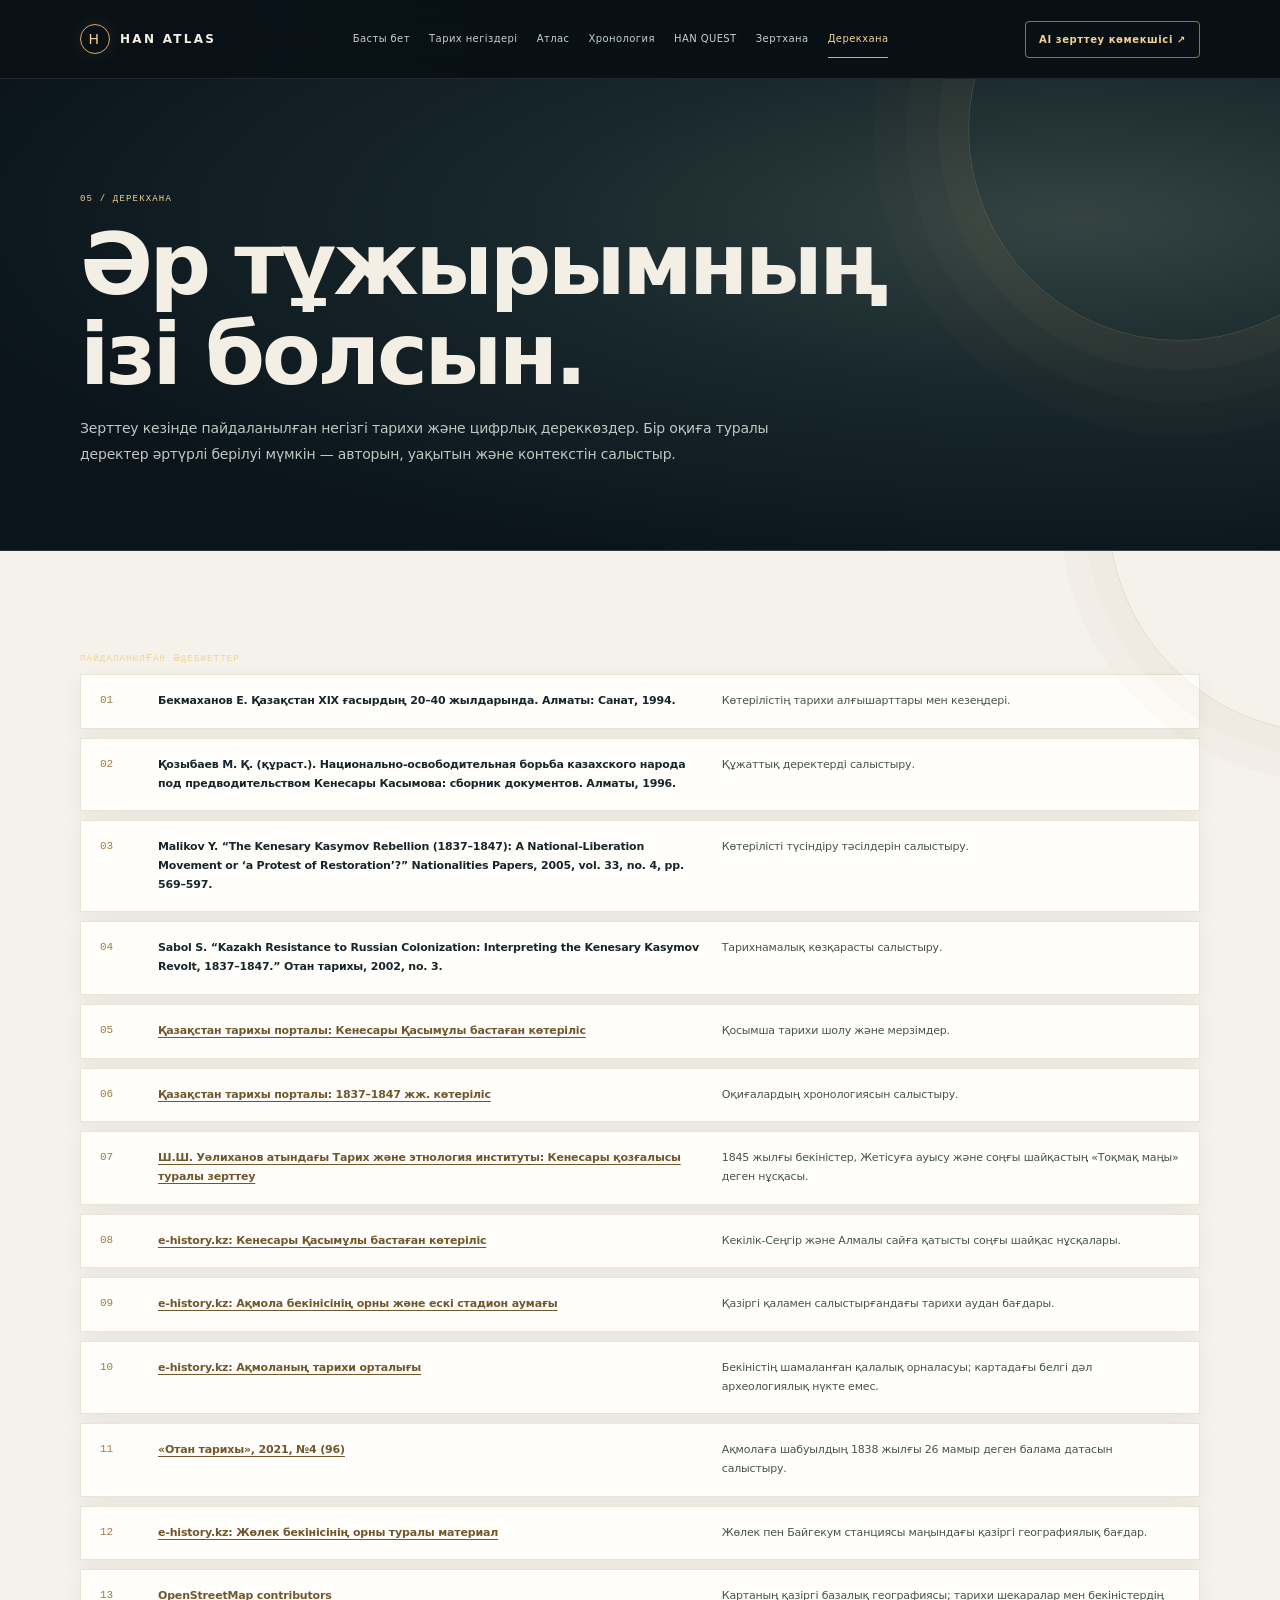
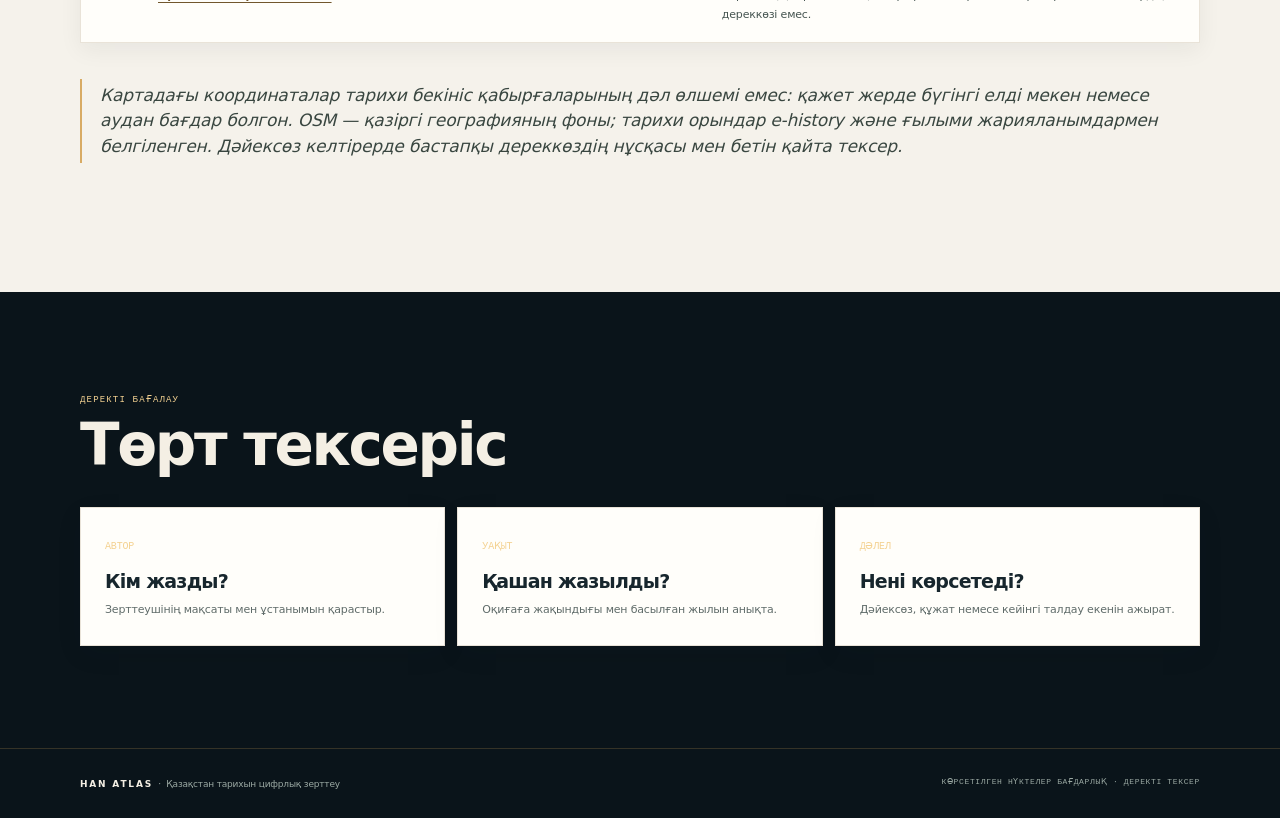
==== sources.html @ ff4903df "Add files via upload" ====
<!doctype html><html lang="kk"><head><meta charset="utf-8"><meta name="viewport" content="width=device-width,initial-scale=1"><meta name="theme-color" content="#101b25"><title>Дерекхана — HAN ATLAS</title><link rel="stylesheet" href="assets/styles.css"></head><body><header class="nav"><div class="wrap navin"><a class="brand" href="index.html"><span class="brandmark">H</span> HAN ATLAS</a><nav class="navlinks" data-nav></nav><a class="nav-ai" href="ai-guide.html">AI зерттеу көмекшісі ↗</a><button class="menu" aria-label="Мәзірді ашу" aria-expanded="false">☰</button></div></header><main><section class="pagehero"><div class="wrap"><div class="eyebrow">05 / ДЕРЕКХАНА</div><h1>Әр тұжырымның ізі болсын.</h1><p>Зерттеу кезінде пайдаланылған негізгі тарихи және цифрлық дереккөздер. Бір оқиға туралы деректер әртүрлі берілуі мүмкін — авторын, уақытын және контекстін салыстыр.</p></div></section><section class="section paper"><div class="wrap"><div class="eyebrow">ПАЙДАЛАНЫЛҒАН ӘДЕБИЕТТЕР</div><table class="table"><thead><tr><th>№</th><th>Дереккөз</th><th>Зерттеудегі қолданысы</th></tr></thead><tbody><tr><td>01</td><td>Бекмаханов Е. Қазақстан XIX ғасырдың 20–40 жылдарында. Алматы: Санат, 1994.</td><td>Көтерілістің тарихи алғышарттары мен кезеңдері.</td></tr><tr><td>02</td><td>Қозыбаев М. Қ. (құраст.). Национально-освободительная борьба казахского народа под предводительством Кенесары Касымова: сборник документов. Алматы, 1996.</td><td>Құжаттық деректерді салыстыру.</td></tr><tr><td>03</td><td>Malikov Y. “The Kenesary Kasymov Rebellion (1837–1847): A National-Liberation Movement or ‘a Protest of Restoration’?” Nationalities Papers, 2005, vol. 33, no. 4, pp. 569–597.</td><td>Көтерілісті түсіндіру тәсілдерін салыстыру.</td></tr><tr><td>04</td><td>Sabol S. “Kazakh Resistance to Russian Colonization: Interpreting the Kenesary Kasymov Revolt, 1837–1847.” Отан тарихы, 2002, no. 3.</td><td>Тарихнамалық көзқарасты салыстыру.</td></tr><tr><td>05</td><td><a href="https://e-history.kz/media/scorm/282/362/text/text.htm" target="_blank" rel="noreferrer">Қазақстан тарихы порталы: Кенесары Қасымұлы бастаған көтеріліс</a></td><td>Қосымша тарихи шолу және мерзімдер.</td></tr><tr><td>06</td><td><a href="https://e-history.kz/media/scorm/243/192/text/text.htm" target="_blank" rel="noreferrer">Қазақстан тарихы порталы: 1837–1847 жж. көтеріліс</a></td><td>Оқиғалардың хронологиясын салыстыру.</td></tr><tr><td>07</td><td><a href="https://iie.kz/?p=25136" target="_blank" rel="noreferrer">Ш.Ш. Уәлиханов атындағы Тарих және этнология институты: Кенесары қозғалысы туралы зерттеу</a></td><td>1845 жылғы бекіністер, Жетісуға ауысу және соңғы шайқастың «Тоқмақ маңы» деген нұсқасы.</td></tr><tr><td>08</td><td><a href="https://e-history.kz/kz/history-of-kazakhstan/show/8726" target="_blank" rel="noreferrer">e-history.kz: Кенесары Қасымұлы бастаған көтеріліс</a></td><td>Кекілік-Сеңгір және Алмалы сайға қатысты соңғы шайқас нұсқалары.</td></tr><tr><td>09</td><td><a href="https://e-history.kz/kz/news/show/50001139" target="_blank" rel="noreferrer">e-history.kz: Ақмола бекінісінің орны және ескі стадион аумағы</a></td><td>Қазіргі қаламен салыстырғандағы тарихи аудан бағдары.</td></tr><tr><td>10</td><td><a href="https://e-history.kz/kz/amp/news/show/339897" target="_blank" rel="noreferrer">e-history.kz: Ақмоланың тарихи орталығы</a></td><td>Бекіністің шамаланған қалалық орналасуы; картадағы белгі дәл археологиялық нүкте емес.</td></tr><tr><td>11</td><td><a href="https://otan.history.iie.kz/main/issue/download/33/33" target="_blank" rel="noreferrer">«Отан тарихы», 2021, №4 (96)</a></td><td>Ақмолаға шабуылдың 1838 жылғы 26 мамыр деген балама датасын салыстыру.</td></tr><tr><td>12</td><td><a href="https://e-history.kz/en/news/show/28690" target="_blank" rel="noreferrer">e-history.kz: Жөлек бекінісінің орны туралы материал</a></td><td>Жөлек пен Байгекум станциясы маңындағы қазіргі географиялық бағдар.</td></tr><tr><td>13</td><td><a href="https://www.openstreetmap.org/copyright" target="_blank" rel="noreferrer">OpenStreetMap contributors</a></td><td>Картаның қазіргі базалық географиясы; тарихи шекаралар мен бекіністердің дереккөзі емес.</td></tr></tbody></table><div class="callout">Картадағы координаталар тарихи бекініс қабырғаларының дәл өлшемі емес: қажет жерде бүгінгі елді мекен немесе аудан бағдар болгон. OSM — қазіргі географияның фоны; тарихи орындар e-history және ғылыми жарияланымдармен белгіленген. Дәйексөз келтірерде бастапқы дереккөздің нұсқасы мен бетін қайта тексер.</div></div></section><section class="section"><div class="wrap"><div class="eyebrow">ДЕРЕКТІ БАҒАЛАУ</div><h2>Төрт тексеріс</h2><div class="steps"><article><b>АВТОР</b><h3>Кім жазды?</h3><p>Зерттеушінің мақсаты мен ұстанымын қарастыр.</p></article><article><b>УАҚЫТ</b><h3>Қашан жазылды?</h3><p>Оқиғаға жақындығы мен басылған жылын анықта.</p></article><article><b>ДӘЛЕЛ</b><h3>Нені көрсетеді?</h3><p>Дәйексөз, құжат немесе кейінгі талдау екенін ажырат.</p></article></div></div></section></main><footer class="footer" data-footer></footer><div class="toast"></div><script src="assets/site.js"></script></body></html>
---- assets/styles.css ----
@import url('https://fonts.googleapis.com/css2?family=DM+Mono:wght@400;500&family=Manrope:wght@400;500;600;700;800&family=Playfair+Display:wght@600;700&display=swap');
:root{--ink:#101b25;--ink2:#162631;--paper:#f4f0e7;--paper2:#e9e3d6;--gold:#d6a957;--gold2:#f2ca78;--sage:#8caa9b;--muted:#aebbb7;--line:rgba(244,240,231,.16);--serif:'Playfair Display',Georgia,serif;--sans:'Manrope',Arial,sans-serif;--mono:'DM Mono',monospace}*{box-sizing:border-box}html{scroll-behavior:smooth}body{margin:0;background:var(--ink);color:var(--paper);font:15px/1.7 var(--sans)}a{color:inherit;text-decoration:none}button,input,textarea{font:inherit}button:focus-visible,a:focus-visible,input:focus-visible,textarea:focus-visible{outline:2px solid var(--gold2);outline-offset:4px}.wrap{width:min(1120px,calc(100% - 42px));margin:auto}.eyebrow{color:var(--gold2);font:10px var(--mono);text-transform:uppercase;letter-spacing:.18em}.muted{color:#b6c2bc}.nav{position:sticky;top:0;z-index:10;background:rgba(16,27,37,.94);backdrop-filter:blur(12px);border-bottom:1px solid var(--line)}.navin{height:72px;display:flex;align-items:center;justify-content:space-between;gap:24px}.brand{display:flex;align-items:center;gap:10px;font-weight:800;letter-spacing:.13em;font-size:12px;white-space:nowrap}.brandmark{width:30px;height:30px;border:1px solid var(--gold);border-radius:50%;display:grid;place-items:center;color:var(--gold2);font:14px var(--serif)}.navlinks{display:flex;gap:23px;align-items:center;font-size:10px;color:#c7d1cc}.navlinks a{padding:10px 0;border-bottom:1px solid transparent}.navlinks a:hover,.navlinks a.active{color:var(--gold2);border-color:var(--gold)}.nav-ai{border:1px solid rgba(214,169,87,.65);padding:9px 13px;color:var(--gold2);font-size:10px;white-space:nowrap}.nav-ai:hover{background:var(--gold);color:var(--ink)}.menu{display:none;border:0;background:none;color:var(--paper);font-size:22px}.hero{min-height:570px;position:relative;overflow:hidden;display:flex;align-items:center;background:radial-gradient(ellipse at 78% 40%,#293f42 0,#192b33 35%,var(--ink) 75%)}.hero:before{content:"";position:absolute;inset:0;background-image:linear-gradient(rgba(255,255,255,.026) 1px,transparent 1px),linear-gradient(90deg,rgba(255,255,255,.026) 1px,transparent 1px);background-size:56px 56px;mask-image:linear-gradient(to right,transparent,#000 50%)}.hero-grid{position:relative;display:grid;grid-template-columns:1fr .88fr;gap:44px;align-items:center;padding:75px 0}.hero h1{font:600 clamp(54px,8vw,94px)/.99 var(--serif);letter-spacing:-.05em;margin:19px 0 21px}.hero h1 em{color:var(--gold2);font-weight:600}.hero p{max-width:540px;color:#c3ceca;font-size:15px}.hero-art{position:relative}.hero-art svg{width:100%;filter:drop-shadow(0 18px 45px #0003)}.hero-art .land{fill:#263d3d;stroke:var(--gold);stroke-width:1.6}.hero-art .route{fill:none;stroke:var(--gold2);stroke-width:2;stroke-dasharray:5 7}.hero-art .pin{fill:var(--gold2);stroke:#101b25;stroke-width:3}.hero-art text{fill:#f4f0e7;font:9px var(--mono);letter-spacing:.08em}.buttons{display:flex;align-items:center;gap:12px;flex-wrap:wrap;margin-top:29px}.btn{display:inline-flex;align-items:center;gap:9px;background:var(--gold);color:var(--ink);padding:13px 17px;border:0;font-size:10px;font-weight:800;letter-spacing:.1em;text-transform:uppercase;cursor:pointer}.btn:hover{background:var(--gold2)}.btn.ghost{border:1px solid #71807c;background:transparent;color:var(--paper)}.btn.ghost:hover{border-color:var(--gold);color:var(--gold2)}.pagehero{padding:90px 0 72px;background:radial-gradient(ellipse at 82% 20%,#263b3d 0,#142630 48%,#101b25 80%);border-bottom:1px solid var(--line)}.pagehero h1{font:600 clamp(42px,6.5vw,74px)/1.05 var(--serif);letter-spacing:-.04em;margin:15px 0}.pagehero p{color:#bdc8c2;max-width:690px;margin:0;font-size:14px}.pagehero .meta{margin-top:23px;font:9px var(--mono);color:#8e9e99;letter-spacing:.1em}.section{padding:78px 0}.section.paper{background:var(--paper);color:var(--ink)}.section h2{font:600 clamp(31px,4vw,48px)/1.12 var(--serif);margin:10px 0 18px;letter-spacing:-.025em}.section-head{display:flex;align-items:end;justify-content:space-between;gap:30px;margin-bottom:33px}.section-head p{max-width:380px;color:#b9c4be;font-size:12px;margin:0}.paper .section-head p{color:#5f6b65}.cols{display:grid;grid-template-columns:1fr 1fr;gap:30px;align-items:start}.card{border:1px solid var(--line);padding:25px;background:rgba(255,255,255,.025)}.paper .card{border-color:#d6cdbd;background:#eee8dc}.card h3{font:600 21px/1.2 var(--serif);margin:9px 0 12px}.card p{color:#b5c0ba;font-size:12px;margin:0}.paper .card p{color:#59645e}.stats{display:grid;grid-template-columns:repeat(3,1fr);gap:1px;background:#d3cbbb;margin-top:36px}.stats>div{background:var(--paper);padding:23px}.stats b{display:block;font:24px var(--serif);color:#9c7941}.stats small{font:9px var(--mono);color:#59635e;letter-spacing:.09em;text-transform:uppercase}.mapbox{border:1px solid var(--line);background:#13262e;padding:20px;display:grid;grid-template-columns:1.2fr .8fr;gap:20px;align-items:center}.mapbox svg{width:100%}.mapbox .land{fill:#253b3d;stroke:var(--gold);stroke-width:1.5}.mapbox .line{stroke:#dcb86f;stroke-width:2;stroke-dasharray:5 7;fill:none}.mapbox .pt{fill:var(--gold2);stroke:#102029;stroke-width:3;cursor:pointer}.mapbox .pt.active{r:10;filter:drop-shadow(0 0 7px #f2ca78)}.mapbox text{font:9px var(--mono);fill:#f4f0e7;paint-order:stroke;stroke:#172b32;stroke-width:3}.mapinfo{border-left:1px solid var(--line);padding:10px 0 10px 23px}.mapinfo h2{font-size:27px;margin:16px 0 9px}.mapinfo p{color:#bac5bf;font-size:12px}.mapcontrols{display:flex;flex-wrap:wrap;gap:7px;margin-top:15px}.chip{background:none;border:1px solid var(--line);padding:6px 9px;color:#b9c4be;font-size:9px;cursor:pointer}.chip.active,.chip:hover{border-color:var(--gold);color:var(--gold2)}.note{color:#889792;font:9px var(--mono);margin-top:18px}.timeline{display:grid;grid-template-columns:repeat(5,1fr);gap:12px}.timecard{border-top:1px solid #bcb3a2;padding:18px 14px 0 0;cursor:pointer}.timecard.active,.timecard:hover{border-color:var(--gold)}.timecard b{display:block;color:#9b7540;font:21px var(--serif)}.timecard strong{display:block;font-size:12px;margin:8px 0}.timecard p{font-size:10px;color:#6b756e;margin:0}.paper .timecard{border-color:#bcb3a2}.paper .timecard.active,.paper .timecard:hover{border-color:#aa813d}.detail{background:#e7dfd1;padding:18px 21px;color:#46524c;margin-top:25px;font-size:12px}.questbox{max-width:820px;background:var(--paper);color:var(--ink);padding:30px;box-shadow:9px 9px 0 #d6a95733}.questbox h2{font:600 27px/1.2 var(--serif);margin:18px 0 10px}.questbox p{font-size:12px;color:#5a645e}.sourcebox{background:#e9e2d6;border-left:2px solid var(--gold);padding:15px 17px;margin:18px 0;font-size:11px;color:#46514b}.field{display:block;width:100%;border:1px solid #c7beaf;background:#faf8f2;padding:13px;color:var(--ink);font-size:12px;margin-top:8px}.feedback{min-height:26px;color:#427255;font-size:11px;margin-top:8px}.table{width:100%;border-collapse:collapse;font-size:11px}.table th,.table td{text-align:left;padding:13px 12px;border-bottom:1px solid #d4ccbe;vertical-align:top}.table th{font:9px var(--mono);color:#92703c;text-transform:uppercase;letter-spacing:.1em}.ai-shell{display:grid;grid-template-columns:.65fr 1.35fr;gap:30px;align-items:start}.ai-side{border:1px solid var(--line);padding:22px}.ai-side h3{font:600 22px var(--serif);margin:10px 0}.ai-side p,.ai-side li{font-size:11px;color:#b5c1ba}.ai-side ul{padding-left:17px}.chat{border:1px solid var(--line);background:#142630;display:flex;flex-direction:column;min-height:560px}.chat-head{display:flex;align-items:center;justify-content:space-between;border-bottom:1px solid var(--line);padding:17px 20px}.status{font:9px var(--mono);color:#9bb8a7}.messages{flex:1;min-height:310px;max-height:480px;overflow:auto;padding:20px;display:flex;flex-direction:column;gap:13px}.bubble{max-width:84%;padding:12px 14px;background:#21363d;color:#e9eee7;font-size:12px;white-space:pre-wrap;align-self:flex-start}.bubble.user{align-self:flex-end;background:#d6a957;color:#16222a}.chat-compose{border-top:1px solid var(--line);padding:14px;display:flex;gap:8px}.chat-compose textarea{resize:vertical;min-height:54px;max-height:140px;flex:1;background:#0f1b22;border:1px solid #3b4a4d;color:var(--paper);padding:12px;font-size:12px}.chat-compose button{align-self:stretch}.suggestions{display:flex;gap:8px;flex-wrap:wrap;padding:0 16px 15px}.suggestions button{border:1px solid #52605e;background:transparent;color:#cad4ce;padding:7px 9px;font-size:9px;cursor:pointer}.suggestions button:hover{border-color:var(--gold);color:var(--gold2)}.steps{display:grid;grid-template-columns:repeat(3,1fr);gap:1px;background:#344147;margin-top:32px}.steps article{background:#13232b;padding:24px}.steps b{font:10px var(--mono);color:var(--gold2)}.steps h3{font:600 19px var(--serif);margin:12px 0 8px}.steps p{color:#aebbb7;font-size:11px;margin:0}.callout{border-left:2px solid var(--gold);padding:4px 0 4px 18px;color:#394640;font:italic 17px/1.5 var(--serif);margin:26px 0}.footer{border-top:1px solid var(--line);padding:22px 0;color:#9ba9a3;font-size:9px}.footerrow{display:flex;justify-content:space-between;gap:12px}.footer b{color:var(--paper);letter-spacing:.14em}.footer .small{font:8px var(--mono);letter-spacing:.08em;text-align:right}.toast{position:fixed;bottom:18px;left:50%;transform:translate(-50%,16px);opacity:0;background:var(--paper);color:var(--ink);padding:11px 16px;font-size:11px;z-index:20;transition:.2s;box-shadow:0 6px 30px #0004}.toast.show{opacity:1;transform:translate(-50%,0)}@media(max-width:850px){.navlinks{display:none;position:absolute;top:71px;left:0;right:0;padding:17px 22px;background:#12212a;flex-direction:column;align-items:flex-start;border-bottom:1px solid var(--line)}.navlinks.open{display:flex}.menu{display:block}.nav-ai{display:none}.hero-grid{grid-template-columns:1fr .75fr;gap:15px}.mapbox{grid-template-columns:1fr}.mapinfo{border-left:0;border-top:1px solid var(--line);padding:17px 0 0}.ai-shell{grid-template-columns:1fr}.ai-side{order:2}}@media(max-width:600px){.wrap{width:calc(100% - 32px)}.navin{height:64px}.navlinks{top:63px}.hero{min-height:680px}.hero-grid{grid-template-columns:1fr;padding:68px 0 36px}.hero h1{font-size:58px}.hero-art{max-width:390px;margin:0 auto}.pagehero{padding:67px 0 52px}.section{padding:60px 0}.cols{grid-template-columns:1fr}.section-head{display:block}.section-head p{margin-top:13px}.timeline{grid-template-columns:1fr;gap:20px}.timecard{padding:0 0 0 17px;border-top:0;border-left:1px solid #bcb3a2}.timecard.active,.timecard:hover{border-color:var(--gold)}.mapbox{padding:12px}.mapinfo{padding-top:13px}.stats{grid-template-columns:1fr}.stats>div{padding:14px 18px}.steps{grid-template-columns:1fr}.questbox{padding:24px 19px}.chat{min-height:520px}.messages{padding:14px}.bubble{max-width:94%}.footerrow{flex-direction:column}.footer .small{text-align:left}.section h2{font-size:34px}}@media(prefers-reduced-motion:reduce){*{scroll-behavior:auto!important;transition:none!important}}

/* Research atlas: real, interactive geographic map */
.map-explainer{display:grid;grid-template-columns:1.1fr .9fr;gap:28px;align-items:center;margin-bottom:22px}.map-explainer p{color:#c0cbc5;font-size:12px;margin:8px 0 0;max-width:590px}.legend{display:flex;gap:10px 18px;justify-content:flex-end;flex-wrap:wrap;color:#aebbb7;font-size:9px}.legend span{display:flex;align-items:center;gap:7px}.legend-dot{width:10px;height:10px;border-radius:50%;display:inline-block}.legend-dot.exact{background:#f2ca78;border:2px solid #101b25;box-shadow:0 0 0 1px #f2ca78}.legend-dot.area{background:#84b5a3;border:2px solid #101b25;box-shadow:0 0 0 1px #84b5a3}.legend-dot.disputed{background:#d47760;border:2px dashed #f4f0e7;box-shadow:0 0 0 1px #d47760}.map-filters{display:flex;gap:8px;flex-wrap:wrap;margin:20px 0 12px}.real-map-frame{border:1px solid #35464b;background:#172a31;overflow:hidden}.real-map-frame #real-map{height:min(66vh,620px);min-height:390px;background:#dce3df}.map-footnote{display:flex;justify-content:space-between;gap:12px;padding:9px 13px;background:#13232b;color:#99aaa3;font:9px var(--mono)}.map-footnote a{text-decoration:underline;text-underline-offset:2px}.leaflet-container{font:12px var(--sans);z-index:1}.leaflet-control-attribution{font:9px var(--sans)!important}.atlas-marker{width:16px;height:16px;border-radius:50%;border:2px solid #152831;box-shadow:0 0 0 2px #f1ca77,0 2px 7px #0007;background:#efc66f}.atlas-marker.area{background:#8cb6a5;box-shadow:0 0 0 2px #d9eee5,0 2px 7px #0007}.atlas-marker.disputed{background:#d47760;box-shadow:0 0 0 2px #f4dfd6,0 2px 7px #0007}.atlas-popup{min-width:190px;color:#17252b}.atlas-popup strong{display:block;font:600 17px/1.2 var(--serif);margin-bottom:6px}.atlas-popup span{display:block;color:#455651;font-size:11px;line-height:1.5}.atlas-popup button{margin-top:9px;border:0;background:#172a31;color:#f4f0e7;padding:7px 10px;font-size:10px;cursor:pointer}.leaflet-popup-content-wrapper,.leaflet-popup-tip{border-radius:2px}.map-content-grid{display:grid;grid-template-columns:1.05fr .95fr;gap:16px;margin-top:16px}.map-detail,.map-dispute{padding:23px;border:1px solid var(--line);background:#132630}.map-detail h2,.map-dispute h3{font:600 24px/1.2 var(--serif);margin:10px 0}.map-detail p,.map-dispute p{font-size:11px;color:#bbc6c0;margin:8px 0}.map-detail .accuracy{display:inline-block;margin:8px 0;padding:6px 9px;border:1px solid #668a7b;color:#b3d4c6;font:9px var(--mono)}.record-sources{display:flex;flex-wrap:wrap;gap:8px 15px;margin-top:10px}.record-sources a{color:var(--gold2);font-size:10px;text-decoration:underline;text-underline-offset:3px}.map-dispute{border-color:#8f6255;background:#282c2c}.map-dispute .small-note{padding-top:10px;border-top:1px solid #72564c;color:#e2bbb0}.accuracy-grid{display:grid;grid-template-columns:repeat(2,1fr);gap:12px;margin-top:28px}.accuracy-grid .card{background:#eee8dc}.accuracy-label{color:#92703c;font:9px var(--mono);letter-spacing:.1em}.accuracy-grid .card h3{font-size:20px}.paper .accuracy-grid .card p{line-height:1.7}.map-filters .chip{padding:8px 11px}.leaflet-control-zoom a{color:#172a31!important}@media(max-width:700px){.map-explainer,.map-content-grid{grid-template-columns:1fr}.legend{justify-content:flex-start}.real-map-frame #real-map{height:62vh;min-height:360px}.map-footnote{font-size:8px}.accuracy-grid{grid-template-columns:1fr}}

/* HAN ATLAS — immersive archive art direction */
:root{--ink:#0a141a;--ink2:#111f26;--paper:#f4efe4;--paper2:#e9dfcf;--gold:#d8ab64;--gold2:#f4d292;--sage:#9db8a6;--line:rgba(244,239,228,.13)}
body{background:var(--ink);background-image:radial-gradient(ellipse at 9% 0%,rgba(111,135,116,.09),transparent 32%),radial-gradient(ellipse at 93% 44%,rgba(178,120,76,.07),transparent 30%)}
.nav{background:rgba(8,17,22,.88);border-color:rgba(232,209,165,.12)}.navin{height:78px}.brand{letter-spacing:.19em}.brandmark{box-shadow:0 0 22px #d6a95720}.navlinks a{font-size:10px;letter-spacing:.04em}.nav-ai{border-radius:2px;letter-spacing:.06em}
.hero{min-height:calc(100svh - 78px);background:radial-gradient(ellipse at 72% 42%,#344240 0,#1b2c30 29%,#0a141a 72%)}.hero:before{background-size:74px 74px;opacity:.56;mask-image:linear-gradient(90deg,transparent,#000 53%,transparent)}.hero-grain{position:absolute;inset:0;pointer-events:none;opacity:.12;background-image:url("data:image/svg+xml,%3Csvg viewBox='0 0 180 180' xmlns='http://www.w3.org/2000/svg'%3E%3Cfilter id='n'%3E%3CfeTurbulence type='fractalNoise' baseFrequency='.85' numOctaves='3' stitchTiles='stitch'/%3E%3C/filter%3E%3Crect width='100%25' height='100%25' filter='url(%23n)' opacity='.22'/%3E%3C/svg%3E")}.hero-grid{grid-template-columns:.9fr 1.1fr;gap:5vw;padding:65px 0 76px}.hero-copy{position:relative;z-index:2}.hero-kicker{display:flex;align-items:center;gap:10px}.hero-kicker i{width:7px;height:7px;border-radius:50%;background:#e9c27e;box-shadow:0 0 13px #f4d292;display:inline-block}.hero h1{font-size:clamp(61px,8vw,112px);line-height:.9;letter-spacing:-.075em;margin:27px 0}.hero h1 em{font-style:normal;color:var(--gold2);text-shadow:0 8px 50px #e4b66a30}.hero p{font-size:14px;line-height:1.9;max-width:450px;color:#c4cdc6}.hero .buttons{margin-top:34px}.btn{border-radius:2px;padding:15px 19px;letter-spacing:.11em;transition:transform .25s,background .25s,box-shadow .25s}.btn:hover{transform:translateY(-3px);box-shadow:0 10px 30px #0004}.hero-art{position:relative;max-width:650px;margin-left:auto;perspective:1000px}.hero-art-frame{position:relative;padding:13px;background:#1a292d;border:1px solid #d8ab6445;box-shadow:0 38px 100px #0008,0 0 0 8px #d8ab6408;transform:rotate(1.5deg);transition:transform .7s cubic-bezier(.2,.8,.2,1)}.hero-art:hover .hero-art-frame{transform:rotate(0) translateY(-6px)}.hero-art-frame:before,.hero-art-frame:after{content:"";position:absolute;width:46px;height:46px;border-color:#e3be7a;border-style:solid;z-index:2}.hero-art-frame:before{left:5px;top:5px;border-width:1px 0 0 1px}.hero-art-frame:after{right:5px;bottom:5px;border-width:0 1px 1px 0}.hero-art-top,.hero-art-caption{display:flex;justify-content:space-between;color:#e4c998;font:9px var(--mono);letter-spacing:.16em;padding:5px 7px 12px}.hero-art-frame svg{display:block;width:100%;height:auto;max-height:58vh;object-fit:cover}.hero-art-caption{color:#a7b4ac;padding:12px 7px 5px}.hero-stamp{position:absolute;right:-24px;top:12%;width:70px;height:70px;border:1px solid #f4d292;color:#f4d292;background:#0a141a;display:grid;place-content:center;text-align:center;font:20px var(--serif);line-height:1;transform:rotate(9deg);box-shadow:0 8px 28px #0006}.hero-stamp small{font:7px var(--mono);letter-spacing:.15em;margin-top:3px}.hero:after{content:"";position:absolute;width:1px;height:75px;bottom:0;left:50%;background:linear-gradient(transparent,#d6a957)}
.section{padding:clamp(65px,8vw,112px) 0}.section.paper{background:linear-gradient(135deg,#f4efe4,#ede5d7);position:relative;overflow:hidden}.section.paper:after{content:"";position:absolute;width:440px;height:440px;right:-270px;top:-260px;border:1px solid #a8875c35;border-radius:50%;box-shadow:0 0 0 24px #a8875c08,0 0 0 48px #a8875c08;pointer-events:none}.section h2{font-size:clamp(34px,4.8vw,58px);line-height:1.04}.section p{line-height:1.9}.card{position:relative;border:1px solid #d4bf9530;background:linear-gradient(145deg,#17282e,#122128);transition:transform .28s,border-color .28s,background .28s;overflow:hidden}.card:after{content:"↗";position:absolute;right:18px;top:16px;color:#d6a95770;font:16px var(--mono);opacity:0;transform:translate(-5px,5px);transition:.25s}.card:hover{transform:translateY(-5px);border-color:#d8ab6480;background:linear-gradient(145deg,#1c3035,#14252b)}.card:hover:after{opacity:1;transform:none}.paper .card:after{color:#987342}.stats{background:#d8c9b1;gap:1px;margin-top:27px}.stats>div{background:#f4efe4}.stats b{font-size:27px}.stats small{letter-spacing:.08em}.section-head{margin-bottom:31px}.section-head h2{max-width:650px}.section-head>p{max-width:355px}
.pagehero{position:relative;overflow:hidden;padding:clamp(74px,9vw,125px) 0 82px;background:radial-gradient(ellipse at 84% 30%,#344342 0,#18282c 35%,#0a141a 79%)}.pagehero:after{content:"";position:absolute;width:420px;height:420px;border:1px solid #e4c37a30;border-radius:50%;right:-110px;top:-160px;box-shadow:0 0 0 30px #d6a95708,0 0 0 62px #d6a95706,0 0 0 95px #d6a95705}.pagehero .wrap{position:relative;z-index:1}.pagehero h1{max-width:850px;font-size:clamp(48px,7vw,86px);letter-spacing:-.065em}.pagehero p{font-size:14px;line-height:1.9}.eyebrow{letter-spacing:.2em}.pagehero .meta{display:inline-block;border-top:1px solid #d6a95755;padding-top:12px}
.timeline{gap:0;position:relative}.timeline:before{content:"";position:absolute;left:0;right:0;top:0;height:1px;background:#bcb3a2}.timecard{border-top:0;position:relative;padding:26px 18px 8px 0;transition:transform .2s}.timecard:before{content:"";position:absolute;top:-4px;left:0;width:8px;height:8px;border-radius:50%;background:#b89a6a;box-shadow:0 0 0 4px #f4efe4}.timecard.active,.timecard:hover{transform:translateY(-4px)}.timecard.active:before{background:#936d38;box-shadow:0 0 0 4px #f4efe4,0 0 0 6px #c29a58}.timecard b{font-size:25px}.detail{border-left:3px solid #b88d4d;box-shadow:0 8px 28px #4f412414;padding:20px 24px;line-height:1.8}.steps{background:#d4c6b0}.steps article{transition:background .2s}.steps article:hover{background:#1a3036}.questbox{box-shadow:12px 12px 0 #d6a95735,0 22px 70px #0002}.sourcebox{line-height:1.8}.field{border-radius:2px;line-height:1.7}.ai-side,.chat{box-shadow:0 24px 60px #0002}.chat{border-color:#d6a95745}.chat-head{background:linear-gradient(90deg,#1d3339,#14252b)}.status{letter-spacing:.11em}.bubble{line-height:1.75;border-radius:2px}.suggestions button{transition:.2s}.footer{border-color:#d6a95735;padding:28px 0}.footer b{letter-spacing:.2em}
@keyframes rise-in{from{opacity:0;transform:translateY(16px)}to{opacity:1;transform:translateY(0)}}.hero-copy>*{animation:rise-in .75s both}.hero-copy>*:nth-child(2){animation-delay:.08s}.hero-copy>*:nth-child(3){animation-delay:.16s}.hero-copy>*:nth-child(4){animation-delay:.24s}.hero-art{animation:rise-in 1s .12s both}.card,.timecard{animation:rise-in .45s both}
@media(max-width:850px){.hero{min-height:auto}.hero-grid{grid-template-columns:1fr .9fr;gap:22px}.hero h1{font-size:clamp(58px,8vw,82px)}.hero-art-stamp{right:0}.navin{height:70px}.pagehero:after{right:-230px}.timeline{grid-template-columns:repeat(5,1fr)}}
@media(max-width:650px){.navin{height:64px}.hero-grid{grid-template-columns:1fr;padding:65px 0 58px}.hero-copy{padding-bottom:10px}.hero h1{font-size:68px;margin:24px 0 19px}.hero-art{width:91%;margin:8px auto 0}.hero-art-frame{transform:rotate(.5deg)}.hero-art-frame svg{max-height:none}.hero-stamp{right:-20px;top:5%;width:58px;height:58px}.hero:after{left:25px;height:42px}.section-head{display:block}.section-head>p{margin-top:14px}.timeline{grid-template-columns:1fr;gap:18px}.timeline:before{left:3px;right:auto;top:0;bottom:0;width:1px;height:auto}.timecard{padding:0 0 0 23px;border:0}.timecard:before{top:8px;left:0}.timecard.active,.timecard:hover{transform:translateX(3px)}.pagehero{padding:67px 0 56px}.pagehero h1{font-size:51px}.map-explainer,.map-content-grid{grid-template-columns:1fr}}
@media(prefers-reduced-motion:reduce){.hero-copy>*,.hero-art,.card,.timecard{animation:none!important}.hero-art-frame,.btn,.card,.timecard{transition:none!important}}
.fieldwork{margin:29px 0 26px;padding:22px 24px 20px;background:linear-gradient(118deg,#192c32,#102027);border:1px solid #d6a95742;box-shadow:0 16px 48px #0002}.fieldwork-head{display:flex;justify-content:space-between;gap:24px;align-items:center}.fieldwork-head h2{font:600 28px/1.1 var(--serif);margin:7px 0}.fieldwork-head p{font-size:11px;color:#b5c2bc;margin:0}.fieldwork-progress{min-width:130px;text-align:right}.fieldwork-progress strong{display:block;font:26px var(--serif);color:var(--gold2)}.fieldwork-progress span{font:8px var(--mono);letter-spacing:.15em;color:#aab7b1}.progress-track{height:3px;background:#405052;margin-top:8px;overflow:hidden}.progress-track i{display:block;width:0;height:100%;background:var(--gold2);transition:width .5s}.fieldwork-missions{display:grid;grid-template-columns:repeat(3,1fr);gap:8px;margin-top:18px}.fieldwork-missions article{display:flex;gap:10px;align-items:flex-start;padding:13px 12px;border:1px solid #71807930;background:#ffffff04;transition:.25s}.fieldwork-missions article.done{border-color:#9dbc9b80;background:#9dbc9b0c}.mission-icon{flex:none;color:#d5b276;font:10px var(--mono);padding-top:2px}.fieldwork-missions b{display:block;color:#f1eee4;font-size:10px}.fieldwork-missions small{display:block;color:#aebbb5;font-size:9px;line-height:1.55;margin-top:4px}.mission-check{margin-left:auto;opacity:0;color:#a9d3b8}.done .mission-check{opacity:1}.fieldwork-finish{margin-top:14px;color:#d2e4d7;font-size:11px}.fieldwork-finish a{color:var(--gold2);margin-left:8px;text-decoration:underline;text-underline-offset:3px}@media(max-width:700px){.fieldwork{padding:18px 15px}.fieldwork-head{align-items:flex-start}.fieldwork-missions{grid-template-columns:1fr}.fieldwork-progress{min-width:75px}.fieldwork-head h2{font-size:24px}}

/* Bright card system requested across every section */
:root{--card-white:#fffefa;--card-ink:#17262d;--card-muted:#5f6b69}
.section.paper{background:#f5f2eb}
.card,.paper .card{background:var(--card-white);color:var(--card-ink);border:1px solid #e9e3d8;box-shadow:0 8px 25px rgba(16,27,37,.07)}
.card:hover{background:#fff;color:var(--card-ink);border-color:#d5b77d;box-shadow:0 16px 34px rgba(16,27,37,.12)}
.card h3,.paper .card h3{color:var(--card-ink)}
.card p,.paper .card p{color:var(--card-muted)}
.card .eyebrow{color:#9b7745}
.card:after{color:#a98650}
.steps{background:transparent;gap:12px}
.steps article{background:var(--card-white);color:var(--card-ink);border:1px solid #e9e3d8;box-shadow:0 8px 25px rgba(16,27,37,.07)}
.steps article:hover{background:#fff;border-color:#d5b77d}
.steps article h3{color:var(--card-ink)}
.steps article p{color:var(--card-muted)}
.timecard{background:var(--card-white);border:1px solid #e7dfd3;padding:20px 14px 18px;box-shadow:0 7px 22px rgba(16,27,37,.06)}
.timeline:before{display:none}.timecard:before{top:10px;left:auto;right:10px;background:#c39550;box-shadow:none}.timecard.active:before{box-shadow:0 0 0 4px #f2e5ca}
.timecard p{color:#65716d}.timecard.active,.timecard:hover{border-color:#d3ad6e;background:#fff;transform:translateY(-4px)}
.map-detail,.map-dispute{background:var(--card-white);color:var(--card-ink);border:1px solid #e9e3d8;box-shadow:0 8px 25px rgba(16,27,37,.07)}
.map-detail h2,.map-dispute h3{color:var(--card-ink)}.map-detail p,.map-dispute p{color:var(--card-muted)}.map-detail .accuracy{color:#426653;border-color:#a9c5b4}.map-dispute{border-color:#ead7ce}.map-dispute .small-note{border-color:#ead7ce;color:#75574c}
.accuracy-grid .card{background:var(--card-white)}
.ai-side{background:var(--card-white);color:var(--card-ink);border-color:#e9e3d8;box-shadow:0 8px 25px rgba(16,27,37,.07)}
.ai-side h3{color:var(--card-ink)}.ai-side p,.ai-side li{color:var(--card-muted)}
.questbox{background:var(--card-white);border:1px solid #e9e3d8}.sourcebox{background:#fff;border:1px solid #eee7dd;color:#374743;box-shadow:0 5px 16px rgba(16,27,37,.04)}
.table{border-collapse:separate;border-spacing:0 10px}.table thead{display:none}.table tbody{display:grid;gap:9px}.table tbody tr{display:grid;grid-template-columns:44px 1.2fr 1fr;align-items:start;gap:14px;padding:17px 19px;background:var(--card-white);border:1px solid #e9e3d8;box-shadow:0 7px 22px rgba(16,27,37,.06)}.table td{border:0!important;padding:0;color:#455450}.table td:first-child{font:11px var(--mono);color:#a17b42;padding-top:2px}.table td:nth-child(2){font-weight:700;color:var(--card-ink)}.table a{color:#72572d;text-decoration:underline;text-underline-offset:3px}
.fieldwork-missions article{background:var(--card-white);border:1px solid #e9e3d8;box-shadow:0 4px 14px rgba(16,27,37,.06)}.fieldwork-missions b{color:var(--card-ink)}.fieldwork-missions small{color:var(--card-muted)}.mission-icon{color:#9b7745}.fieldwork-missions article.done{background:#f3faf4;border-color:#bfd5c3}
.stats>div{background:var(--card-white)}
@media(max-width:700px){.table tbody tr{grid-template-columns:30px 1fr;gap:7px 12px;padding:15px}.table td:nth-child(3){grid-column:2;color:#63706c;font-size:10px}.timecard{padding:17px}.timeline:before{display:none}}
.history-lead-grid,.history-grid{display:grid;grid-template-columns:repeat(2,minmax(0,1fr));gap:15px;margin-top:26px}.history-lead{padding:29px}.history-lead h3{font:600 27px/1.2 var(--serif);max-width:560px}.history-lead p,.history-card p{font-size:11px;line-height:1.85}.history-lead a{display:inline-block;margin-top:13px;font-size:10px;color:#755b32;text-decoration:underline;text-underline-offset:4px}.history-no{display:block;font:9px var(--mono);letter-spacing:.16em;color:#9a7847}.accent-card{background:linear-gradient(140deg,#fffefa,#f7f1e3)!important}.history-caution{margin-top:17px;padding:16px 19px;background:#fff;border-left:3px solid #c9a367;color:#58645e;font-size:11px;line-height:1.8}.history-grid{grid-template-columns:repeat(4,minmax(0,1fr))}.history-card{padding:22px}.history-card h3{font:600 20px/1.18 var(--serif);margin:12px 0}.history-question{margin-top:19px;padding:23px 26px;background:#13252b;color:#fff;display:grid;grid-template-columns:1fr auto;align-items:center;gap:8px 20px}.history-question span{font:9px var(--mono);letter-spacing:.17em;color:var(--gold2)}.history-question p{font:600 20px/1.35 var(--serif);margin:4px 0}.history-question .btn{grid-column:2;grid-row:1/3}.light-question{background:#fff;color:#18262c;border:1px solid #e9e3d8;box-shadow:0 8px 25px #101b370a}.light-question p{color:#26383e}.history-timeline{display:grid;grid-template-columns:repeat(2,minmax(0,1fr));gap:12px;margin:25px 0 20px}.history-timeline .card{padding:22px}.history-timeline .card>b{font:22px var(--serif);color:#9a7747}.history-timeline h3{font:600 19px/1.2 var(--serif);margin:7px 0}.history-timeline p{font-size:11px;line-height:1.8;color:#596662}.history-timeline .card:first-child,.history-timeline .card:nth-child(4),.history-timeline .card:last-child{border-top:2px solid #d2a963}@media(max-width:850px){.history-grid{grid-template-columns:repeat(2,minmax(0,1fr))}}@media(max-width:600px){.history-lead-grid,.history-grid,.history-timeline{grid-template-columns:1fr}.history-question{grid-template-columns:1fr}.history-question .btn{grid-column:1;grid-row:auto;justify-self:start;margin-top:5px}.history-lead{padding:22px}.history-question p{font-size:18px}}
.ai-citation{display:inline-block;margin:0 2px;color:var(--gold2);font:10px var(--mono);text-decoration:underline;text-underline-offset:3px}.ai-citation:hover{color:#fff}
.lab-grid{display:grid;grid-template-columns:260px 1fr;gap:18px;align-items:start}.passport{position:sticky;top:95px;padding:23px}.passport-score{display:flex;align-items:baseline;gap:8px;margin:18px 0 0}.passport-score strong{font:600 58px/.95 var(--serif);color:#997341}.passport-score span,.passport-stats small{font:8px var(--mono);letter-spacing:.13em;color:#6e7772}.passport p{font-size:11px;color:#5e6a66}.passport-progress{height:5px;background:#e9e2d7;margin:14px 0 18px}.passport-progress i{display:block;height:100%;width:0;background:#d2a65f;transition:width .4s}.passport-stats{display:grid;grid-template-columns:1fr 1fr;gap:12px}.passport-stats b{display:block;font:22px var(--serif);color:#17262d}.passport-stats small{letter-spacing:0}.text-button{border:0;background:none;color:#8d7047;padding:16px 0 0;font-size:9px;cursor:pointer;text-decoration:underline}.lab-main{min-width:0}.lab-tabs{display:flex;gap:7px;flex-wrap:wrap;margin-bottom:12px}.lab-tab{border:1px solid #e7dfd3;background:#fffefa;color:#52615c;padding:10px 12px;font-size:9px;cursor:pointer}.lab-tab.active{background:#17282e;color:#f4efe4;border-color:#17282e}.lab-panel{display:none;background:#fffefa;border:1px solid #e9e3d8;box-shadow:0 8px 25px #101b370c;padding:27px}.lab-panel.active{display:block;animation:rise-in .25s both}.lab-panel h2{font:600 30px/1.15 var(--serif);color:#17262d;margin:9px 0 17px}.evidence-pair{display:grid;grid-template-columns:1fr 1fr;gap:10px;margin:18px 0}.evidence-card{background:#f6f3ed;border:1px solid #e9e3d8;padding:17px}.evidence-card span{font:8px var(--mono);letter-spacing:.1em;color:#907044}.evidence-card h3{font:600 20px var(--serif);color:#17262d;margin:9px 0}.evidence-card p{font-size:10px;color:#586661;line-height:1.7}.evidence-card a{font-size:9px;color:#775a30;text-decoration:underline}.lab-label{display:block;margin:16px 0 6px;font-size:10px;font-weight:700;color:#394a46}.lab-actions{display:flex;align-items:center;gap:12px;flex-wrap:wrap;margin-top:12px}.lab-actions>span{font-size:10px;color:#54705e}.quiz-options{display:grid;gap:8px}.quiz-option{width:100%;text-align:left;padding:12px 14px;background:#f7f4ee;border:1px solid #e9e3d8;color:#263a3f;font-size:11px;cursor:pointer}.quiz-option:hover,.quiz-option.selected{border-color:#c3a166;background:#fbf5e9}.quiz-option.correct{border-color:#84aa8b;background:#eff8f0}.quiz-option.wrong{border-color:#cb8b79;background:#fff3ef}.lab-hint{font-size:11px;color:#66736e}.chain-grid{display:grid;grid-template-columns:repeat(3,1fr);gap:9px}.chain-grid label{font:8px var(--mono);letter-spacing:.1em;color:#8d7047}.chain-grid select{margin-top:6px;font-size:10px}.mentor-result{margin-top:16px;padding:18px;white-space:pre-wrap;font-size:11px;line-height:1.8}.mentor-result[hidden]{display:none}@media(max-width:750px){.lab-grid{grid-template-columns:1fr}.passport{position:static}.lab-tabs{display:grid;grid-template-columns:1fr 1fr}.lab-panel{padding:20px}.evidence-pair,.chain-grid{grid-template-columns:1fr}.lab-panel h2{font-size:26px}}
.hero-art-frame img{display:block;width:100%;height:auto;aspect-ratio:1.25;object-fit:cover;object-position:center 52%;max-height:58vh;filter:saturate(.82) contrast(1.04)}
@media(max-width:650px){.hero-art-frame img{max-height:none;aspect-ratio:1.05;object-position:62% center}}

/* Compact project navigation: the main destinations remain visible without opening a menu. */
@media(max-width:850px){
  .navin{height:auto;min-height:60px;display:grid;grid-template-columns:1fr auto;gap:0 12px;padding:9px 0 0}
  .brand{grid-column:1;grid-row:1}.nav-ai{grid-column:2;grid-row:1;display:block;padding:7px 9px;font-size:9px}.menu{display:none}
  .navlinks{grid-column:1/-1;grid-row:2;position:static;display:flex;flex-direction:row;align-items:center;gap:18px;overflow-x:auto;white-space:nowrap;padding:0 0 9px;margin-top:7px;scrollbar-width:thin;scrollbar-color:#8f744a transparent}
  .navlinks a{flex:0 0 auto;padding:5px 0;font-size:10px}
  .nav{position:sticky;top:0}
}
@media(max-width:600px){
  .navin{min-height:58px;padding-top:8px}.navlinks{gap:16px;margin-top:5px;padding-bottom:8px}.navlinks a{font-size:9px}
  .hero{min-height:0}.hero-grid{grid-template-columns:1fr .72fr;gap:10px;padding:28px 0 30px}.hero-copy{padding:0}.hero-kicker{font-size:8px;letter-spacing:.09em}.hero h1{font-size:clamp(39px,10vw,54px);margin:13px 0 12px}.hero p{font-size:11px;line-height:1.55;margin:0}.buttons{gap:7px;margin-top:15px}.btn{padding:10px 11px;font-size:8px}.hero-art{width:100%;margin:0}.hero-art-frame img{aspect-ratio:1;max-height:230px}.hero-art-top,.hero-art-caption{font-size:7px}.hero-stamp{display:none}
  .section{padding:32px 0}.section h2{font-size:30px}.section-head{margin-bottom:17px}.section-head>p{font-size:11px}
}

/* HAN ATLAS map-first home: compact editorial header, working map above the fold. */
.map-home{background:#101a22;color:#e9e7df;min-height:100vh}.map-home .nav{position:sticky;top:0}.map-home .navin{height:64px}.map-home .map-home-head{width:min(1440px,calc(100% - 40px));margin:18px auto 12px}.map-home-title{display:flex;align-items:end;justify-content:space-between;gap:20px}.map-home-title h1{font:600 clamp(25px,3vw,38px)/1.1 var(--serif);letter-spacing:-.025em;margin:6px 0 0;color:#f4f0e7}.map-home-title p{font-size:11px;color:#aebbb7;margin:0 0 4px}.map-home .map-filters{display:flex;align-items:center;gap:7px;margin-top:13px;flex-wrap:wrap}.map-home .chip{border-color:#34434a;color:#d0d5d0;padding:8px 12px;font-size:10px;border-radius:2px}.map-home .chip.active{background:#d3aa64;color:#15232a;border-color:#d3aa64}.map-legend-mini{font-size:9px;color:#9ca9a5;margin-left:auto;display:flex;align-items:center;gap:7px}.map-legend-mini i{width:8px;height:8px;border-radius:50%;background:#d5a85c;box-shadow:0 0 0 4px #d5a85c24}.map-workspace{width:min(1440px,calc(100% - 40px));margin:0 auto;display:grid;grid-template-columns:minmax(0,1fr) 300px;gap:12px;align-items:stretch}.map-home .real-map-frame{padding:0;border:1px solid #34434a;background:#17252c;overflow:hidden;min-height:500px;height:calc(100vh - 238px);max-height:720px}.map-home #real-map{width:100%;height:100%;min-height:500px}.map-home .map-footnote{position:absolute;bottom:8px;left:10px;z-index:400;background:#101a22dd;padding:4px 8px;font-size:9px;color:#c9d0cb}.map-home .map-detail{background:#17252c;border:1px solid #34434a;color:#ece9e1;padding:20px;box-shadow:none;min-height:0}.map-home .map-detail h2{font:600 23px/1.2 var(--serif);color:#f3f0e8;margin:12px 0}.map-home .map-detail p{font-size:11px;line-height:1.7;color:#bcc6c1}.map-home .map-detail .accuracy{font-size:10px;line-height:1.6;color:#e0c58f;border-color:#68583b}.map-home .record-sources{display:grid;gap:8px;margin-top:15px}.map-home .record-sources a{font-size:10px;color:#e3c487;text-decoration:underline;text-underline-offset:3px}.map-caveat{margin-top:20px;padding:12px;background:#101b22;border-left:2px solid #bd9656;display:grid;gap:5px}.map-caveat b{font-size:9px;text-transform:uppercase;letter-spacing:.12em;color:#dfc18b}.map-caveat span{font-size:9px;line-height:1.6;color:#aebbb7}.map-home-shortcuts{width:min(1440px,calc(100% - 40px));margin:12px auto 28px;display:grid;grid-template-columns:repeat(4,1fr);gap:8px}.map-home-shortcuts a{position:relative;display:grid;grid-template-columns:30px 1fr auto;gap:1px 10px;align-items:center;padding:11px 13px;border:1px solid #34434a;background:#142129;transition:.2s}.map-home-shortcuts a:hover{border-color:#d3aa64;background:#1a2b32}.map-home-shortcuts a>span{grid-row:1/3;color:#d2aa68;font:10px var(--mono)}.map-home-shortcuts b{font-size:11px;color:#eee9de}.map-home-shortcuts small{grid-column:2;font-size:9px;color:#9eaaa5}.map-home-shortcuts a{font-size:12px;color:#d6b576}
@media(max-width:850px){.map-home .navin{height:auto;min-height:58px;display:grid;grid-template-columns:1fr auto;gap:0 10px;padding:7px 0 0}.map-home .brand{grid-column:1;grid-row:1}.map-home .nav-ai{grid-column:2;grid-row:1;display:block;padding:6px 8px;font-size:9px}.map-home .menu{display:none}.map-home .navlinks{grid-column:1/-1;grid-row:2;position:static;display:flex;flex-direction:row;overflow-x:auto;white-space:nowrap;gap:16px;padding:4px 0 8px;scrollbar-width:none}.map-home .navlinks a{flex:none;font-size:9px}.map-workspace{grid-template-columns:minmax(0,1fr) 260px}.map-home .real-map-frame{height:calc(100vh - 252px);min-height:420px}.map-home-shortcuts{grid-template-columns:repeat(2,1fr)}}
@media(max-width:600px){.map-home .map-home-head,.map-workspace,.map-home-shortcuts{width:calc(100% - 22px)}.map-home .map-home-head{margin-top:12px}.map-home-title{display:block}.map-home-title h1{font-size:25px}.map-home-title p{margin-top:5px}.map-home .map-filters{flex-wrap:nowrap;overflow-x:auto;white-space:nowrap;padding-bottom:3px}.map-home .chip{flex:none;font-size:9px;padding:7px 9px}.map-legend-mini{display:none}.map-workspace{grid-template-columns:1fr;gap:8px}.map-home .real-map-frame{height:54vh;min-height:330px;max-height:500px}.map-home #real-map{min-height:330px}.map-home .map-detail{padding:15px}.map-home .map-detail h2{font-size:21px}.map-caveat{margin-top:12px}.map-home-shortcuts{grid-template-columns:1fr 1fr;gap:6px;margin-top:8px}.map-home-shortcuts a{grid-template-columns:22px 1fr auto;padding:9px 8px;gap:2px 6px}.map-home-shortcuts b{font-size:9px}.map-home-shortcuts small{font-size:8px;line-height:1.3}}

/* Modern app typography and compact navigation across every section. */
:root{--serif:Inter,ui-sans-serif,system-ui,-apple-system,BlinkMacSystemFont,"Segoe UI",sans-serif;--sans:Inter,ui-sans-serif,system-ui,-apple-system,BlinkMacSystemFont,"Segoe UI",sans-serif;--mono:ui-monospace,SFMono-Regular,Menlo,Monaco,Consolas,monospace}
body{font-family:var(--sans);letter-spacing:-.012em}h1,h2,h3,h4,.hero h1,.pagehero h1,.section h2,.card h3{font-family:var(--sans);letter-spacing:-.04em;font-weight:700}.eyebrow{font-size:9px;letter-spacing:.13em}.navlinks{gap:clamp(10px,1.5vw,20px)}.navlinks a{font-size:10px}.nav-ai{font-weight:650;border-radius:4px}.btn,.chip{border-radius:4px}
.map-home-title h1{font-weight:750}.map-home .chip{border-radius:5px}.map-home .map-detail h2{font-family:var(--sans);font-weight:700;letter-spacing:-.035em}.map-home-shortcuts a{border-radius:5px}.map-home-shortcuts b{font-weight:700}
@media(max-width:600px){.map-home .map-home-title h1{font-size:23px}.map-home .navlinks a{font-size:9px}}
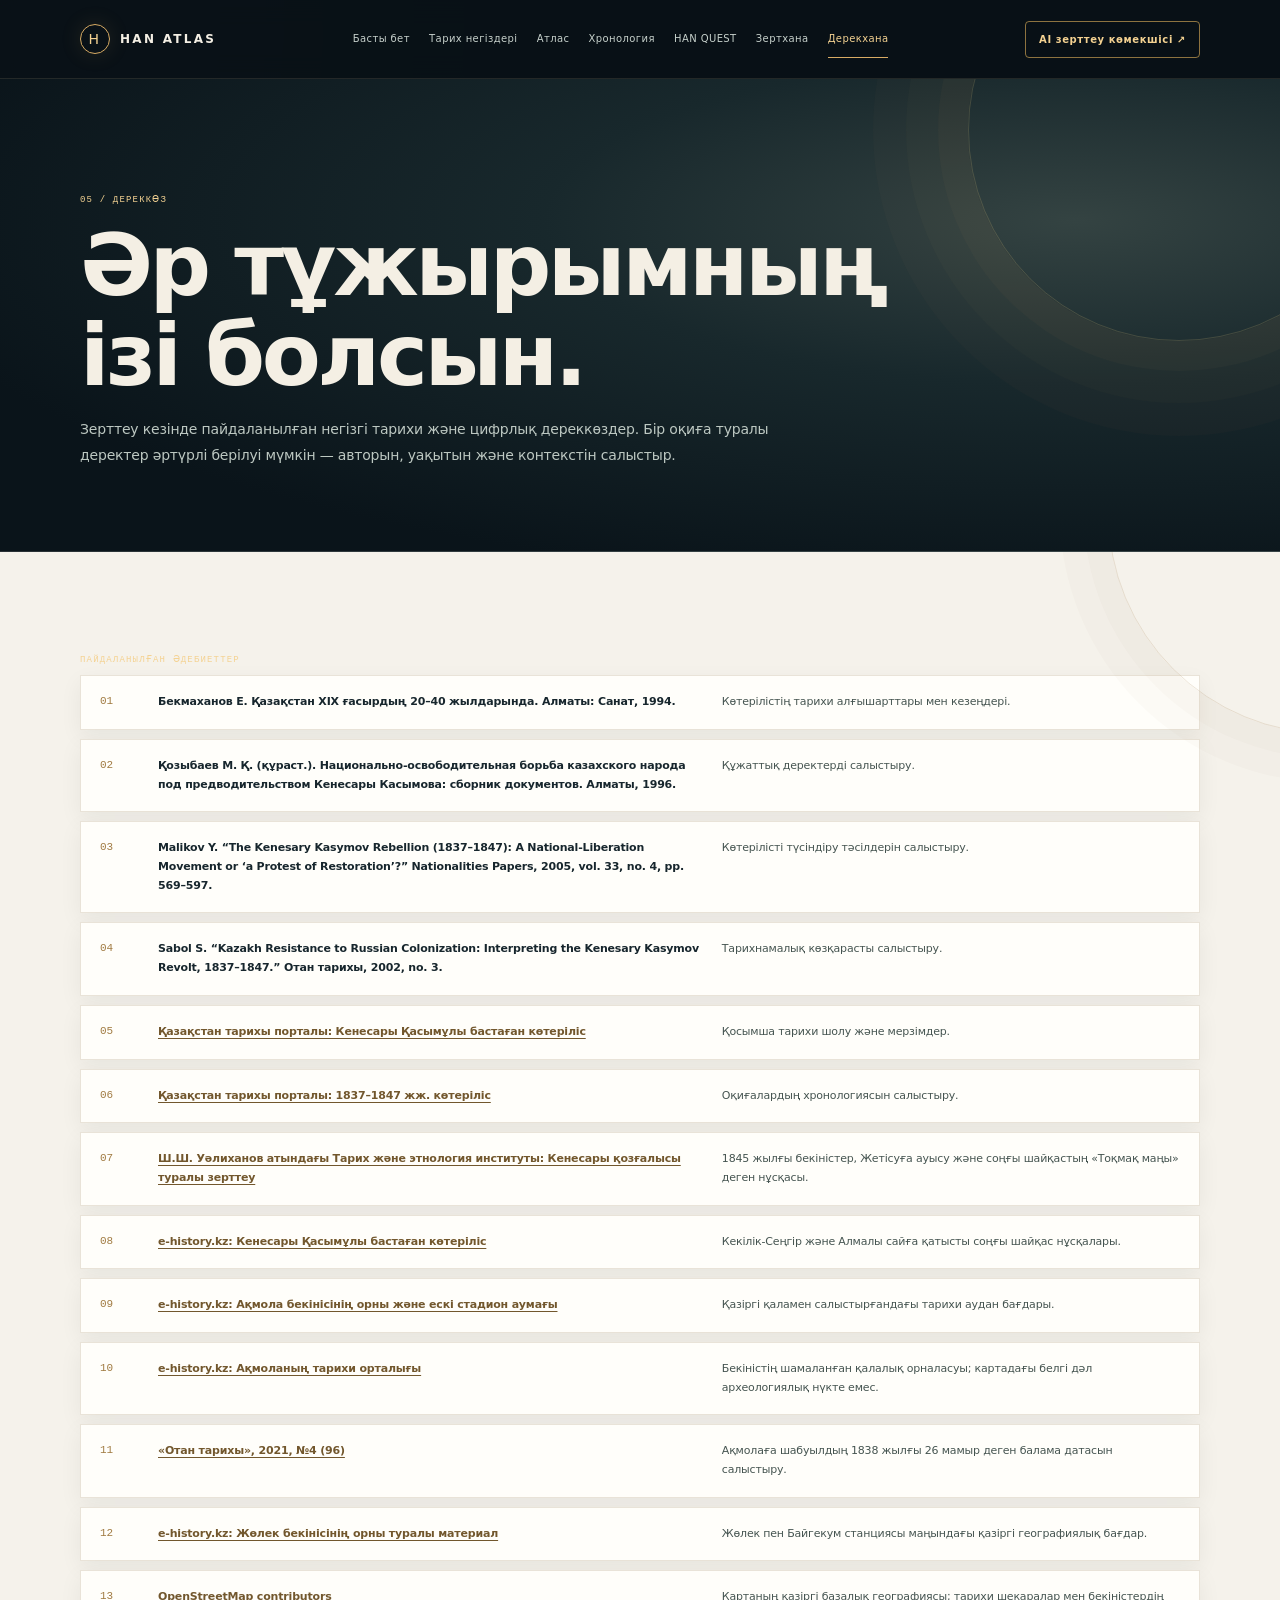
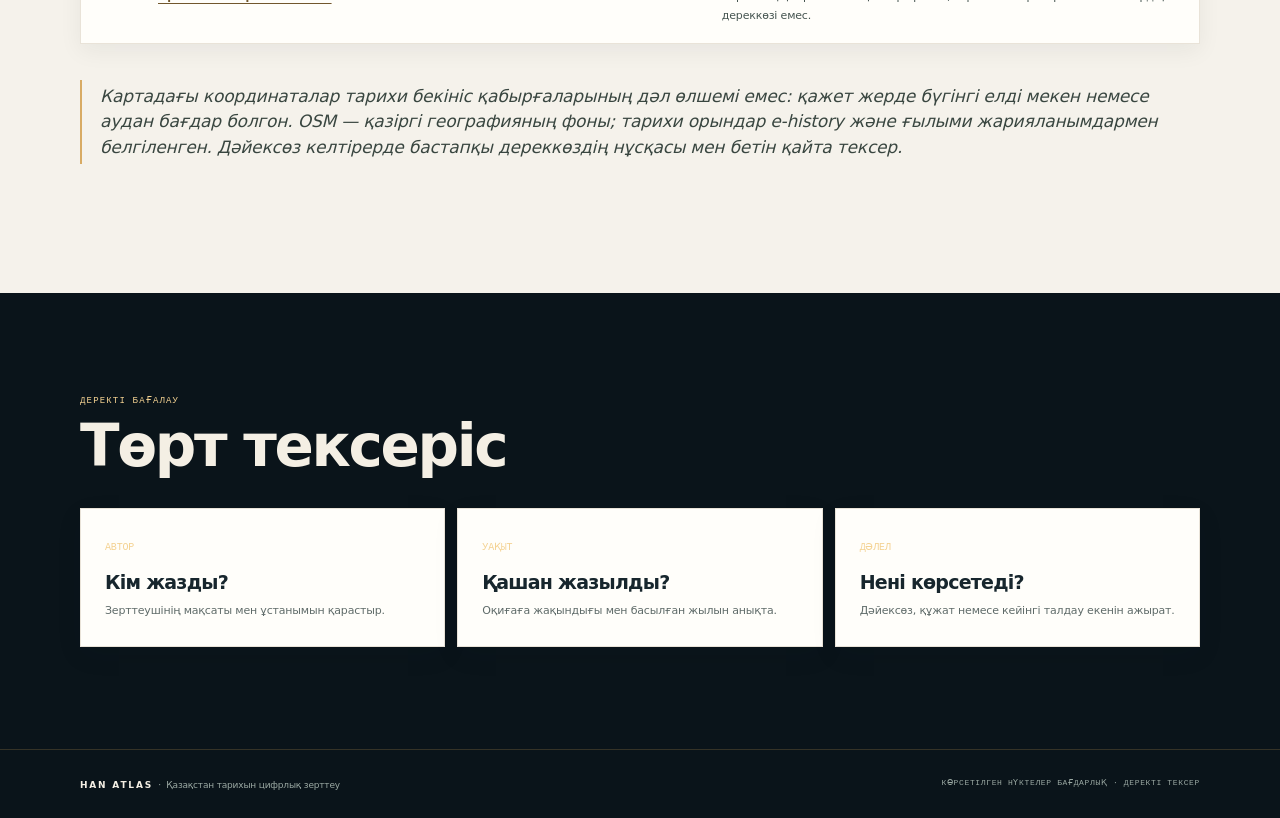
==== commit 447e5e03: "Update sources.html" ====
--- a/sources.html
+++ b/sources.html
@@ -1 +1 @@
-<!doctype html><html lang="kk"><head><meta charset="utf-8"><meta name="viewport" content="width=device-width,initial-scale=1"><meta name="theme-color" content="#101b25"><title>Дерекхана — HAN ATLAS</title><link rel="stylesheet" href="assets/styles.css"></head><body><header class="nav"><div class="wrap navin"><a class="brand" href="index.html"><span class="brandmark">H</span> HAN ATLAS</a><nav class="navlinks" data-nav></nav><a class="nav-ai" href="ai-guide.html">AI зерттеу көмекшісі ↗</a><button class="menu" aria-label="Мәзірді ашу" aria-expanded="false">☰</button></div></header><main><section class="pagehero"><div class="wrap"><div class="eyebrow">05 / ДЕРЕКХАНА</div><h1>Әр тұжырымның ізі болсын.</h1><p>Зерттеу кезінде пайдаланылған негізгі тарихи және цифрлық дереккөздер. Бір оқиға туралы деректер әртүрлі берілуі мүмкін — авторын, уақытын және контекстін салыстыр.</p></div></section><section class="section paper"><div class="wrap"><div class="eyebrow">ПАЙДАЛАНЫЛҒАН ӘДЕБИЕТТЕР</div><table class="table"><thead><tr><th>№</th><th>Дереккөз</th><th>Зерттеудегі қолданысы</th></tr></thead><tbody><tr><td>01</td><td>Бекмаханов Е. Қазақстан XIX ғасырдың 20–40 жылдарында. Алматы: Санат, 1994.</td><td>Көтерілістің тарихи алғышарттары мен кезеңдері.</td></tr><tr><td>02</td><td>Қозыбаев М. Қ. (құраст.). Национально-освободительная борьба казахского народа под предводительством Кенесары Касымова: сборник документов. Алматы, 1996.</td><td>Құжаттық деректерді салыстыру.</td></tr><tr><td>03</td><td>Malikov Y. “The Kenesary Kasymov Rebellion (1837–1847): A National-Liberation Movement or ‘a Protest of Restoration’?” Nationalities Papers, 2005, vol. 33, no. 4, pp. 569–597.</td><td>Көтерілісті түсіндіру тәсілдерін салыстыру.</td></tr><tr><td>04</td><td>Sabol S. “Kazakh Resistance to Russian Colonization: Interpreting the Kenesary Kasymov Revolt, 1837–1847.” Отан тарихы, 2002, no. 3.</td><td>Тарихнамалық көзқарасты салыстыру.</td></tr><tr><td>05</td><td><a href="https://e-history.kz/media/scorm/282/362/text/text.htm" target="_blank" rel="noreferrer">Қазақстан тарихы порталы: Кенесары Қасымұлы бастаған көтеріліс</a></td><td>Қосымша тарихи шолу және мерзімдер.</td></tr><tr><td>06</td><td><a href="https://e-history.kz/media/scorm/243/192/text/text.htm" target="_blank" rel="noreferrer">Қазақстан тарихы порталы: 1837–1847 жж. көтеріліс</a></td><td>Оқиғалардың хронологиясын салыстыру.</td></tr><tr><td>07</td><td><a href="https://iie.kz/?p=25136" target="_blank" rel="noreferrer">Ш.Ш. Уәлиханов атындағы Тарих және этнология институты: Кенесары қозғалысы туралы зерттеу</a></td><td>1845 жылғы бекіністер, Жетісуға ауысу және соңғы шайқастың «Тоқмақ маңы» деген нұсқасы.</td></tr><tr><td>08</td><td><a href="https://e-history.kz/kz/history-of-kazakhstan/show/8726" target="_blank" rel="noreferrer">e-history.kz: Кенесары Қасымұлы бастаған көтеріліс</a></td><td>Кекілік-Сеңгір және Алмалы сайға қатысты соңғы шайқас нұсқалары.</td></tr><tr><td>09</td><td><a href="https://e-history.kz/kz/news/show/50001139" target="_blank" rel="noreferrer">e-history.kz: Ақмола бекінісінің орны және ескі стадион аумағы</a></td><td>Қазіргі қаламен салыстырғандағы тарихи аудан бағдары.</td></tr><tr><td>10</td><td><a href="https://e-history.kz/kz/amp/news/show/339897" target="_blank" rel="noreferrer">e-history.kz: Ақмоланың тарихи орталығы</a></td><td>Бекіністің шамаланған қалалық орналасуы; картадағы белгі дәл археологиялық нүкте емес.</td></tr><tr><td>11</td><td><a href="https://otan.history.iie.kz/main/issue/download/33/33" target="_blank" rel="noreferrer">«Отан тарихы», 2021, №4 (96)</a></td><td>Ақмолаға шабуылдың 1838 жылғы 26 мамыр деген балама датасын салыстыру.</td></tr><tr><td>12</td><td><a href="https://e-history.kz/en/news/show/28690" target="_blank" rel="noreferrer">e-history.kz: Жөлек бекінісінің орны туралы материал</a></td><td>Жөлек пен Байгекум станциясы маңындағы қазіргі географиялық бағдар.</td></tr><tr><td>13</td><td><a href="https://www.openstreetmap.org/copyright" target="_blank" rel="noreferrer">OpenStreetMap contributors</a></td><td>Картаның қазіргі базалық географиясы; тарихи шекаралар мен бекіністердің дереккөзі емес.</td></tr></tbody></table><div class="callout">Картадағы координаталар тарихи бекініс қабырғаларының дәл өлшемі емес: қажет жерде бүгінгі елді мекен немесе аудан бағдар болгон. OSM — қазіргі географияның фоны; тарихи орындар e-history және ғылыми жарияланымдармен белгіленген. Дәйексөз келтірерде бастапқы дереккөздің нұсқасы мен бетін қайта тексер.</div></div></section><section class="section"><div class="wrap"><div class="eyebrow">ДЕРЕКТІ БАҒАЛАУ</div><h2>Төрт тексеріс</h2><div class="steps"><article><b>АВТОР</b><h3>Кім жазды?</h3><p>Зерттеушінің мақсаты мен ұстанымын қарастыр.</p></article><article><b>УАҚЫТ</b><h3>Қашан жазылды?</h3><p>Оқиғаға жақындығы мен басылған жылын анықта.</p></article><article><b>ДӘЛЕЛ</b><h3>Нені көрсетеді?</h3><p>Дәйексөз, құжат немесе кейінгі талдау екенін ажырат.</p></article></div></div></section></main><footer class="footer" data-footer></footer><div class="toast"></div><script src="assets/site.js"></script></body></html>
+<!doctype html><html lang="kk"><head><meta charset="utf-8"><meta name="viewport" content="width=device-width,initial-scale=1"><meta name="theme-color" content="#101b25"><title>Дереккөз — HAN ATLAS</title><link rel="stylesheet" href="assets/styles.css"></head><body><header class="nav"><div class="wrap navin"><a class="brand" href="index.html"><span class="brandmark">H</span> HAN ATLAS</a><nav class="navlinks" data-nav></nav><a class="nav-ai" href="ai-guide.html">AI зерттеу көмекшісі ↗</a><button class="menu" aria-label="Мәзірді ашу" aria-expanded="false">☰</button></div></header><main><section class="pagehero"><div class="wrap"><div class="eyebrow">05 / ДЕРЕККӨЗ</div><h1>Әр тұжырымның ізі болсын.</h1><p>Зерттеу кезінде пайдаланылған негізгі тарихи және цифрлық дереккөздер. Бір оқиға туралы деректер әртүрлі берілуі мүмкін — авторын, уақытын және контекстін салыстыр.</p></div></section><section class="section paper"><div class="wrap"><div class="eyebrow">ПАЙДАЛАНЫЛҒАН ӘДЕБИЕТТЕР</div><table class="table"><thead><tr><th>№</th><th>Дереккөз</th><th>Зерттеудегі қолданысы</th></tr></thead><tbody><tr><td>01</td><td>Бекмаханов Е. Қазақстан XIX ғасырдың 20–40 жылдарында. Алматы: Санат, 1994.</td><td>Көтерілістің тарихи алғышарттары мен кезеңдері.</td></tr><tr><td>02</td><td>Қозыбаев М. Қ. (құраст.). Национально-освободительная борьба казахского народа под предводительством Кенесары Касымова: сборник документов. Алматы, 1996.</td><td>Құжаттық деректерді салыстыру.</td></tr><tr><td>03</td><td>Malikov Y. “The Kenesary Kasymov Rebellion (1837–1847): A National-Liberation Movement or ‘a Protest of Restoration’?” Nationalities Papers, 2005, vol. 33, no. 4, pp. 569–597.</td><td>Көтерілісті түсіндіру тәсілдерін салыстыру.</td></tr><tr><td>04</td><td>Sabol S. “Kazakh Resistance to Russian Colonization: Interpreting the Kenesary Kasymov Revolt, 1837–1847.” Отан тарихы, 2002, no. 3.</td><td>Тарихнамалық көзқарасты салыстыру.</td></tr><tr><td>05</td><td><a href="https://e-history.kz/media/scorm/282/362/text/text.htm" target="_blank" rel="noreferrer">Қазақстан тарихы порталы: Кенесары Қасымұлы бастаған көтеріліс</a></td><td>Қосымша тарихи шолу және мерзімдер.</td></tr><tr><td>06</td><td><a href="https://e-history.kz/media/scorm/243/192/text/text.htm" target="_blank" rel="noreferrer">Қазақстан тарихы порталы: 1837–1847 жж. көтеріліс</a></td><td>Оқиғалардың хронологиясын салыстыру.</td></tr><tr><td>07</td><td><a href="https://iie.kz/?p=25136" target="_blank" rel="noreferrer">Ш.Ш. Уәлиханов атындағы Тарих және этнология институты: Кенесары қозғалысы туралы зерттеу</a></td><td>1845 жылғы бекіністер, Жетісуға ауысу және соңғы шайқастың «Тоқмақ маңы» деген нұсқасы.</td></tr><tr><td>08</td><td><a href="https://e-history.kz/kz/history-of-kazakhstan/show/8726" target="_blank" rel="noreferrer">e-history.kz: Кенесары Қасымұлы бастаған көтеріліс</a></td><td>Кекілік-Сеңгір және Алмалы сайға қатысты соңғы шайқас нұсқалары.</td></tr><tr><td>09</td><td><a href="https://e-history.kz/kz/news/show/50001139" target="_blank" rel="noreferrer">e-history.kz: Ақмола бекінісінің орны және ескі стадион аумағы</a></td><td>Қазіргі қаламен салыстырғандағы тарихи аудан бағдары.</td></tr><tr><td>10</td><td><a href="https://e-history.kz/kz/amp/news/show/339897" target="_blank" rel="noreferrer">e-history.kz: Ақмоланың тарихи орталығы</a></td><td>Бекіністің шамаланған қалалық орналасуы; картадағы белгі дәл археологиялық нүкте емес.</td></tr><tr><td>11</td><td><a href="https://otan.history.iie.kz/main/issue/download/33/33" target="_blank" rel="noreferrer">«Отан тарихы», 2021, №4 (96)</a></td><td>Ақмолаға шабуылдың 1838 жылғы 26 мамыр деген балама датасын салыстыру.</td></tr><tr><td>12</td><td><a href="https://e-history.kz/en/news/show/28690" target="_blank" rel="noreferrer">e-history.kz: Жөлек бекінісінің орны туралы материал</a></td><td>Жөлек пен Байгекум станциясы маңындағы қазіргі географиялық бағдар.</td></tr><tr><td>13</td><td><a href="https://www.openstreetmap.org/copyright" target="_blank" rel="noreferrer">OpenStreetMap contributors</a></td><td>Картаның қазіргі базалық географиясы; тарихи шекаралар мен бекіністердің дереккөзі емес.</td></tr></tbody></table><div class="callout">Картадағы координаталар тарихи бекініс қабырғаларының дәл өлшемі емес: қажет жерде бүгінгі елді мекен немесе аудан бағдар болгон. OSM — қазіргі географияның фоны; тарихи орындар e-history және ғылыми жарияланымдармен белгіленген. Дәйексөз келтірерде бастапқы дереккөздің нұсқасы мен бетін қайта тексер.</div></div></section><section class="section"><div class="wrap"><div class="eyebrow">ДЕРЕКТІ БАҒАЛАУ</div><h2>Төрт тексеріс</h2><div class="steps"><article><b>АВТОР</b><h3>Кім жазды?</h3><p>Зерттеушінің мақсаты мен ұстанымын қарастыр.</p></article><article><b>УАҚЫТ</b><h3>Қашан жазылды?</h3><p>Оқиғаға жақындығы мен басылған жылын анықта.</p></article><article><b>ДӘЛЕЛ</b><h3>Нені көрсетеді?</h3><p>Дәйексөз, құжат немесе кейінгі талдау екенін ажырат.</p></article></div></div></section></main><footer class="footer" data-footer></footer><div class="toast"></div><script src="assets/site.js"></script></body></html>
